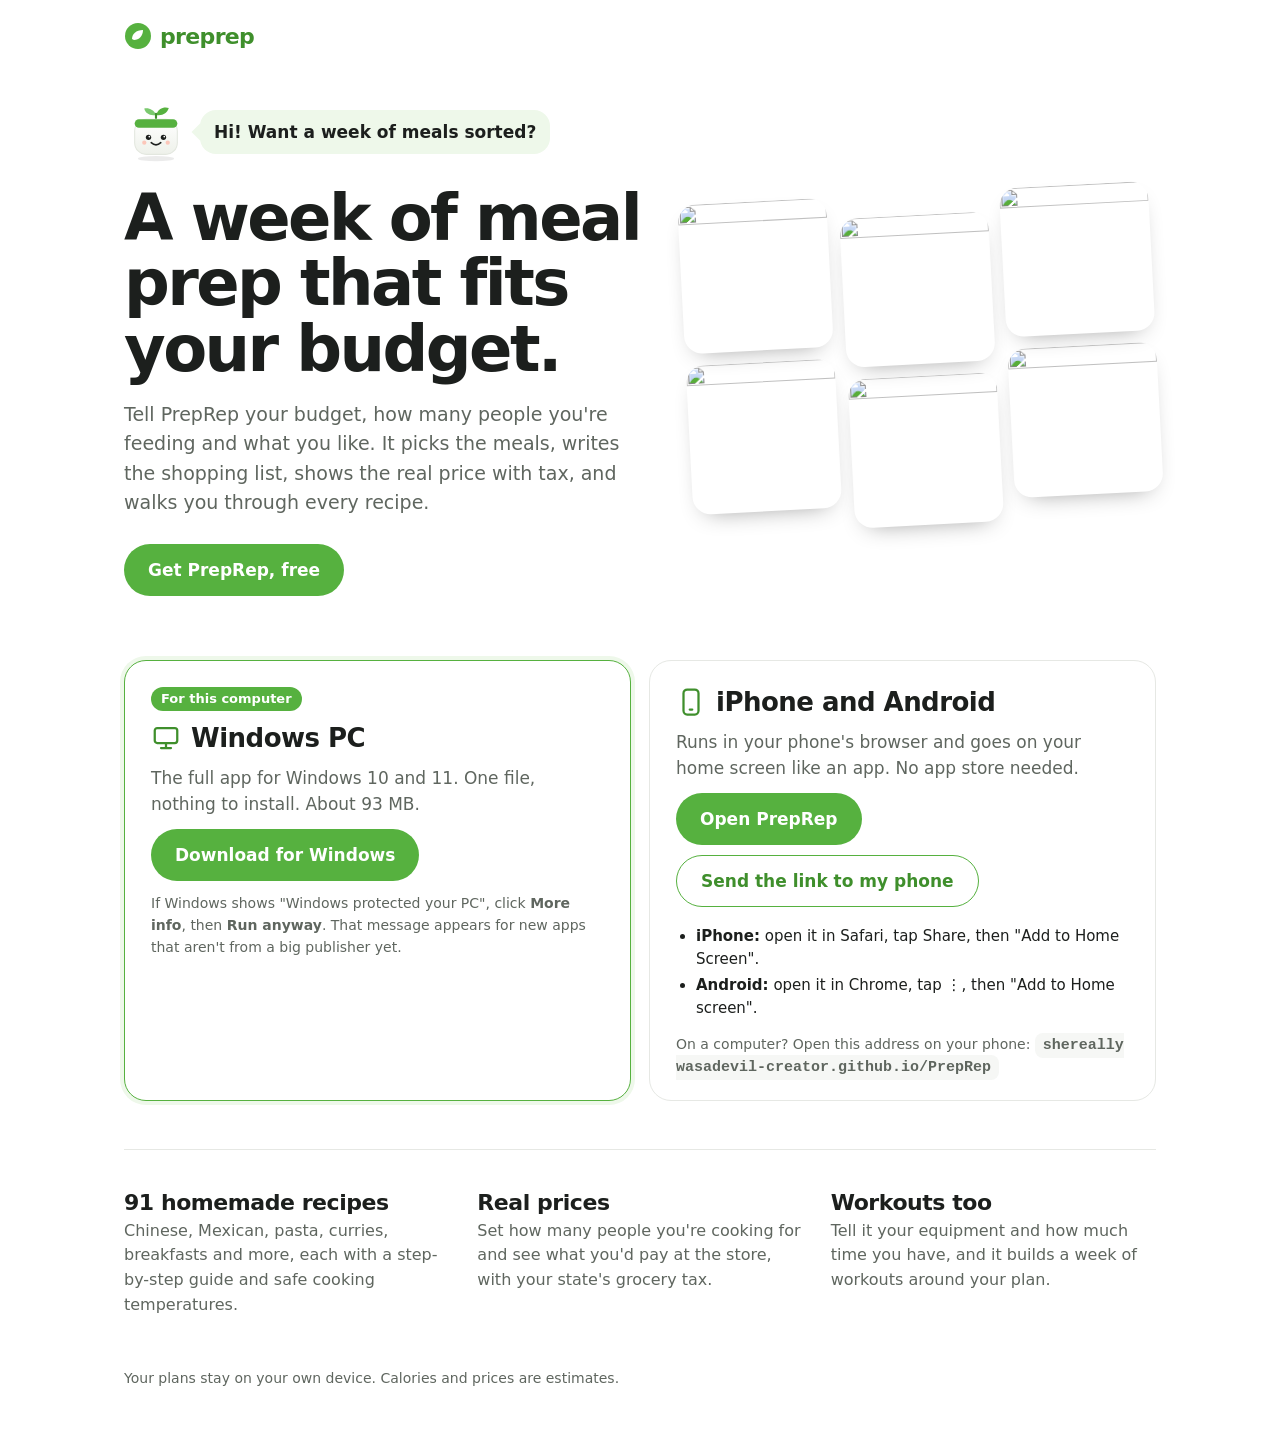
==== tools/web_download/index.html @ 98349b6a "Download page with the PC and phone links (/download/) Co-Authored-By: Claude Opus 5.5 <noreply@anth" ====
<!DOCTYPE html>
<html lang="en">
<head>
<meta charset="utf-8">
<meta name="viewport" content="width=device-width, initial-scale=1">
<title>Get PrepRep: meal prep that fits your budget</title>
<meta name="description" content="PrepRep plans a week of healthy meal prep that fits your grocery budget, with a shopping list and workouts. Free for Windows and phones.">
<meta name="theme-color" content="#56b13f">
<link rel="icon" href="../icons/icon-192.png">
<style>
  :root{--green:#56b13f;--green-dark:#3f8f2c;--green-soft:#eef8ea;--ink:#1c1f1d;--dim:#5f665f;--line:#e6e8e4;
    --head:"Segoe UI Variable Display","Segoe UI",system-ui,-apple-system,sans-serif;--font:"Segoe UI Variable Text","Segoe UI",system-ui,-apple-system,sans-serif}
  *{box-sizing:border-box}
  [hidden]{display:none!important}
  body{margin:0;background:#fff;color:var(--ink);font:17px/1.55 var(--font)}
  a{color:inherit}
  .wrap{max-width:1080px;margin:0 auto;padding:0 24px}
  .top{display:flex;align-items:center;gap:10px;padding:22px 0}
  .logo{display:flex;align-items:center;gap:8px;font:700 22px var(--head);letter-spacing:-.03em;color:var(--green-dark);text-decoration:none}
  .logo svg{width:28px;height:28px}.logo circle{fill:var(--green)}

  /* Hero: the food is the point, so real PrepRep dishes fill the right side */
  .hero{display:grid;grid-template-columns:1.05fr .95fr;gap:40px;align-items:center;padding:28px 0 56px}
  h1{font:800 clamp(38px,5.4vw,64px)/1.02 var(--head);letter-spacing:-.04em;margin:0 0 18px}
  .lede{font-size:19px;color:var(--dim);max-width:30em;margin:0 0 26px}
  .buddy{display:flex;align-items:center;gap:12px;margin-bottom:22px}
  .buddy-face{width:64px;height:64px;flex:none;animation:bob 3s ease-in-out infinite}
  .buddy-face svg{width:100%;height:100%}
  .say{background:var(--green-soft);border-radius:16px;padding:9px 14px;font-weight:600;position:relative}
  .say::before{content:"";position:absolute;left:-6px;top:50%;width:12px;height:12px;background:var(--green-soft);transform:translateY(-50%) rotate(45deg)}
  @keyframes bob{50%{transform:translateY(-5px)}}
  .plates{display:grid;grid-template-columns:repeat(3,1fr);gap:12px;transform:rotate(-3deg)}
  .plates img{width:100%;aspect-ratio:1/1;object-fit:cover;border-radius:18px;display:block;box-shadow:0 10px 24px -14px rgba(0,0,0,.45)}
  .plates img:nth-child(3n+2){transform:translateY(22px)}

  /* The two ways to get it */
  .get{display:grid;grid-template-columns:1fr 1fr;gap:18px;padding:8px 0 48px}
  .card{border:1.5px solid var(--line);border-radius:22px;padding:26px 26px 22px;display:flex;flex-direction:column;gap:12px;background:#fff}
  .card.mine{border-color:var(--green);box-shadow:0 0 0 4px var(--green-soft)}
  .card h2{font:800 26px var(--head);letter-spacing:-.02em;margin:0;display:flex;align-items:center;gap:10px}
  .card h2 svg{width:30px;height:30px;stroke:var(--green-dark);fill:none;stroke-width:1.8;stroke-linecap:round;stroke-linejoin:round}
  .card p{margin:0;color:var(--dim)}
  .tag{align-self:flex-start;background:var(--green);color:#fff;border-radius:999px;padding:2px 10px;font-size:13px;font-weight:700}
  .btn{display:inline-flex;align-items:center;justify-content:center;gap:8px;min-height:52px;padding:0 24px;border-radius:999px;background:var(--green);color:#fff;
       font:700 17px var(--font);text-decoration:none;border:0;cursor:pointer;transition:background .12s,transform .12s;align-self:flex-start}
  .btn:hover{background:var(--green-dark)}
  .btn:active{transform:translateY(1px)}
  .btn.line{background:#fff;color:var(--green-dark);border:1.5px solid var(--green)}
  .btn.line:hover{background:var(--green-soft)}
  .row{display:flex;gap:10px;flex-wrap:wrap;align-items:center}
  .fine{font-size:14px;color:var(--dim)}
  .steps{margin:4px 0 0;padding-left:20px;color:var(--ink);font-size:15px}
  .steps li{margin:2px 0}
  .addr{font:600 15px ui-monospace,Consolas,monospace;background:#f6f7f5;border-radius:8px;padding:4px 8px;word-break:break-all}
  :focus-visible{outline:3px solid var(--green-dark);outline-offset:3px}

  /* What's inside */
  .inside{border-top:1px solid var(--line);padding:40px 0 30px;display:grid;grid-template-columns:repeat(3,1fr);gap:28px}
  .inside b{display:block;font:800 22px var(--head);letter-spacing:-.02em;margin-bottom:4px}
  .inside p{margin:0;color:var(--dim);font-size:16px}
  footer{padding:20px 0 40px;color:var(--dim);font-size:14px}

  @media (max-width:820px){
    .hero{grid-template-columns:1fr;gap:28px;padding-bottom:36px}
    .plates{order:-1;grid-template-columns:repeat(3,1fr);transform:none}
    .plates img:nth-child(3n+2){transform:none}
    .get{grid-template-columns:1fr}
    .inside{grid-template-columns:1fr;gap:18px}
  }
  @media (prefers-reduced-motion:reduce){.buddy-face{animation:none}.btn{transition:none}}
</style>
</head>
<body>
<div class="wrap">
  <header class="top">
    <a class="logo" href="../"><svg viewBox="0 0 28 28" aria-hidden="true"><circle cx="14" cy="14" r="13"/><path d="M8 17c0-5 4-9 11-9 0 6-4 10-9 10" fill="#fff"/></svg>preprep</a>
  </header>

  <section class="hero">
    <div>
      <div class="buddy"><div class="buddy-face" aria-hidden="true"><svg viewBox="0 0 120 120" aria-hidden="true"><defs><linearGradient id="mb" x1="0" y1="0" x2="0" y2="1"><stop offset="0" stop-color="#ffffff"/><stop offset="1" stop-color="#eef1ea"/></linearGradient></defs>
    <ellipse cx="60" cy="110" rx="34" ry="5" fill="#000" opacity=".08"/>
    <path d="M60 28c-4-10-14-14-22-12 2 9 10 14 22 12z" fill="#7bc96f"/><path d="M60 28c4-12 15-16 24-13-3 10-12 15-24 13z" fill="#56b13f"/><rect x="58" y="24" width="4" height="12" rx="2" fill="#3f8f2c"/>
    <rect x="20" y="36" width="80" height="66" rx="22" fill="url(#mb)" stroke="#e3e7df" stroke-width="2"/>
    <rect x="20" y="36" width="80" height="16" rx="8" fill="#56b13f"/>
    <circle cx="46" cy="70" r="5" fill="#1c1f1d"/><circle cx="74" cy="70" r="5" fill="#1c1f1d"/><circle cx="47.5" cy="68.5" r="1.6" fill="#fff"/><circle cx="75.5" cy="68.5" r="1.6" fill="#fff"/>
    <path d="M51 80q9 8 18 0" fill="none" stroke="#1c1f1d" stroke-width="3" stroke-linecap="round"/>
    <circle cx="38" cy="80" r="4" fill="#ffb4a2" opacity=".7"/><circle cx="82" cy="80" r="4" fill="#ffb4a2" opacity=".7"/></svg></div><div class="say">Hi! Want a week of meals sorted?</div></div>
      <h1>A week of meal prep that fits your budget.</h1>
      <p class="lede">Tell PrepRep your budget, how many people you're feeding and what you like. It picks the meals, writes the shopping list, shows the real price with tax, and walks you through every recipe.</p>
      <div class="row">
        <a class="btn" href="#get">Get PrepRep, free</a>
      </div>
    </div>
    <div class="plates" aria-hidden="true">
      <img src="../photos/turkey_meatballs_spaghetti.jpg" alt="">
      <img src="../photos/chicken_burrito_bowls.jpg" alt="">
      <img src="../photos/beef_broccoli.jpg" alt="">
      <img src="../photos/breakfast_burritos.jpg" alt="">
      <img src="../photos/chicken_tikka_curry.jpg" alt="">
      <img src="../photos/shakshuka.jpg" alt="">
    </div>
  </section>

  <section class="get" id="get" aria-label="Download PrepRep">
    <article class="card" id="pc">
      <span class="tag" hidden>For this computer</span>
      <h2><svg viewBox="0 0 24 24" aria-hidden="true"><rect x="3" y="4" width="18" height="12" rx="2"/><path d="M8 20h8M12 16v4"/></svg>Windows PC</h2>
      <p>The full app for Windows 10 and 11. One file, nothing to install. About 93 MB.</p>
      <a class="btn" href="https://github.com/shereallywasadevil-creator/PrepRep/releases/latest/download/PrepRep.exe">Download for Windows</a>
      <p class="fine">If Windows shows "Windows protected your PC", click <b>More info</b>, then <b>Run anyway</b>. That message appears for new apps that aren't from a big publisher yet.</p>
    </article>

    <article class="card" id="phone">
      <span class="tag" hidden>For this phone</span>
      <h2><svg viewBox="0 0 24 24" aria-hidden="true"><rect x="6" y="2" width="12" height="20" rx="3"/><path d="M11 18h2"/></svg>iPhone and Android</h2>
      <p>Runs in your phone's browser and goes on your home screen like an app. No app store needed.</p>
      <div class="row">
        <a class="btn" href="../">Open PrepRep</a>
        <button class="btn line" id="share" type="button" hidden>Send the link to my phone</button>
      </div>
      <ul class="steps">
        <li><b>iPhone:</b> open it in Safari, tap Share, then "Add to Home Screen".</li>
        <li><b>Android:</b> open it in Chrome, tap ⋮, then "Add to Home screen".</li>
      </ul>
      <p class="fine" id="onpc">On a computer? Open this address on your phone: <span class="addr">shereallywasadevil-creator.github.io/PrepRep</span></p>
    </article>
  </section>

  <section class="inside" aria-label="What's inside">
    <div><b>91 homemade recipes</b><p>Chinese, Mexican, pasta, curries, breakfasts and more, each with a step-by-step guide and safe cooking temperatures.</p></div>
    <div><b>Real prices</b><p>Set how many people you're cooking for and see what you'd pay at the store, with your state's grocery tax.</p></div>
    <div><b>Workouts too</b><p>Tell it your equipment and how much time you have, and it builds a week of workouts around your plan.</p></div>
  </section>

  <footer>Your plans stay on your own device. Calories and prices are estimates.</footer>
</div>
<script>
  "use strict";
  // Put the visitor's own device first and mark it, so they see their button without scrolling.
  const phone = /Android|iPhone|iPad|iPod/i.test(navigator.userAgent);
  const mine = document.getElementById(phone ? "phone" : "pc");
  mine.classList.add("mine");
  mine.querySelector(".tag").hidden = false;
  if (phone) { document.getElementById("get").prepend(mine); document.getElementById("onpc").hidden = true; }
  // On a computer that can share (or always offer a copy), send the phone link.
  const url = "https://shereallywasadevil-creator.github.io/PrepRep/";
  const share = document.getElementById("share");
  if (!phone) {
    share.hidden = false;
    share.addEventListener("click", async () => {
      try {
        if (navigator.share) await navigator.share({title: "PrepRep", url});
        else { await navigator.clipboard.writeText(url); share.textContent = "Link copied"; }
      } catch (e) { /* the person closed the share sheet */ }
    });
  }
</script>
</body>
</html>
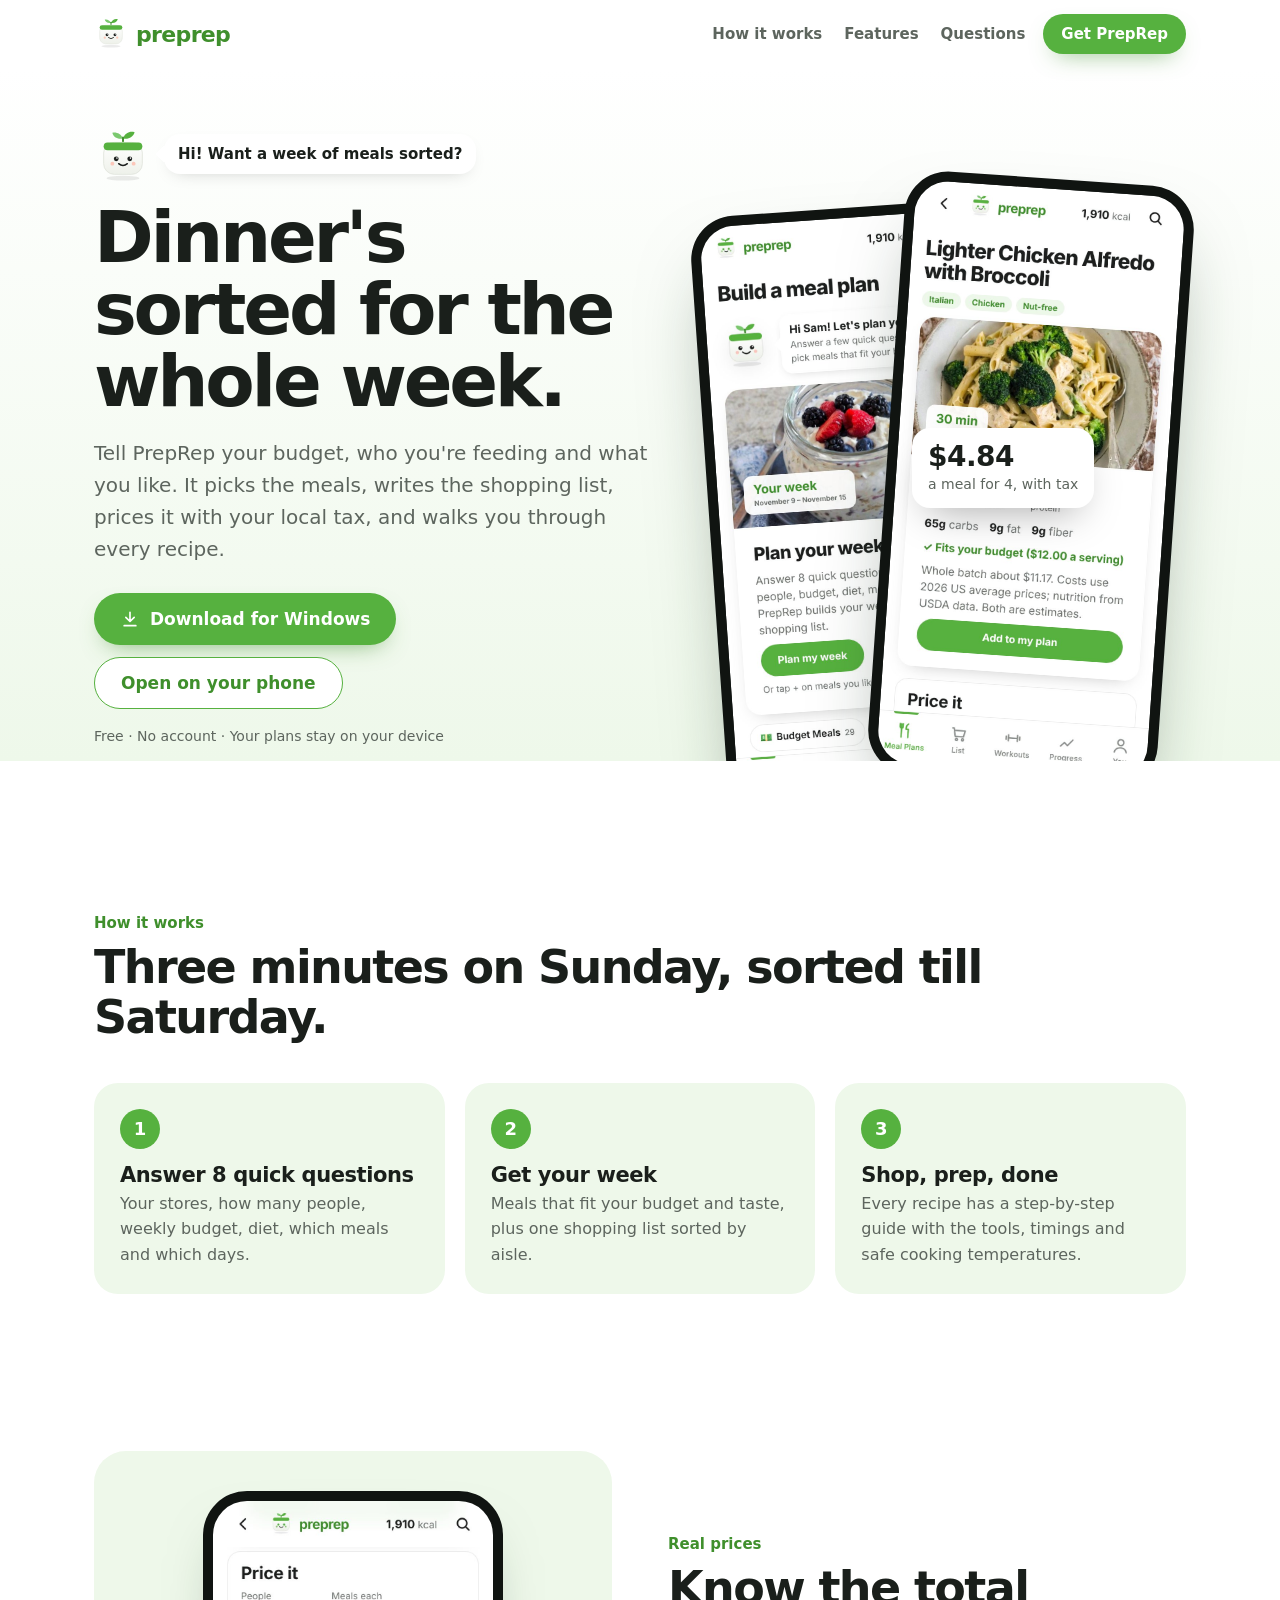
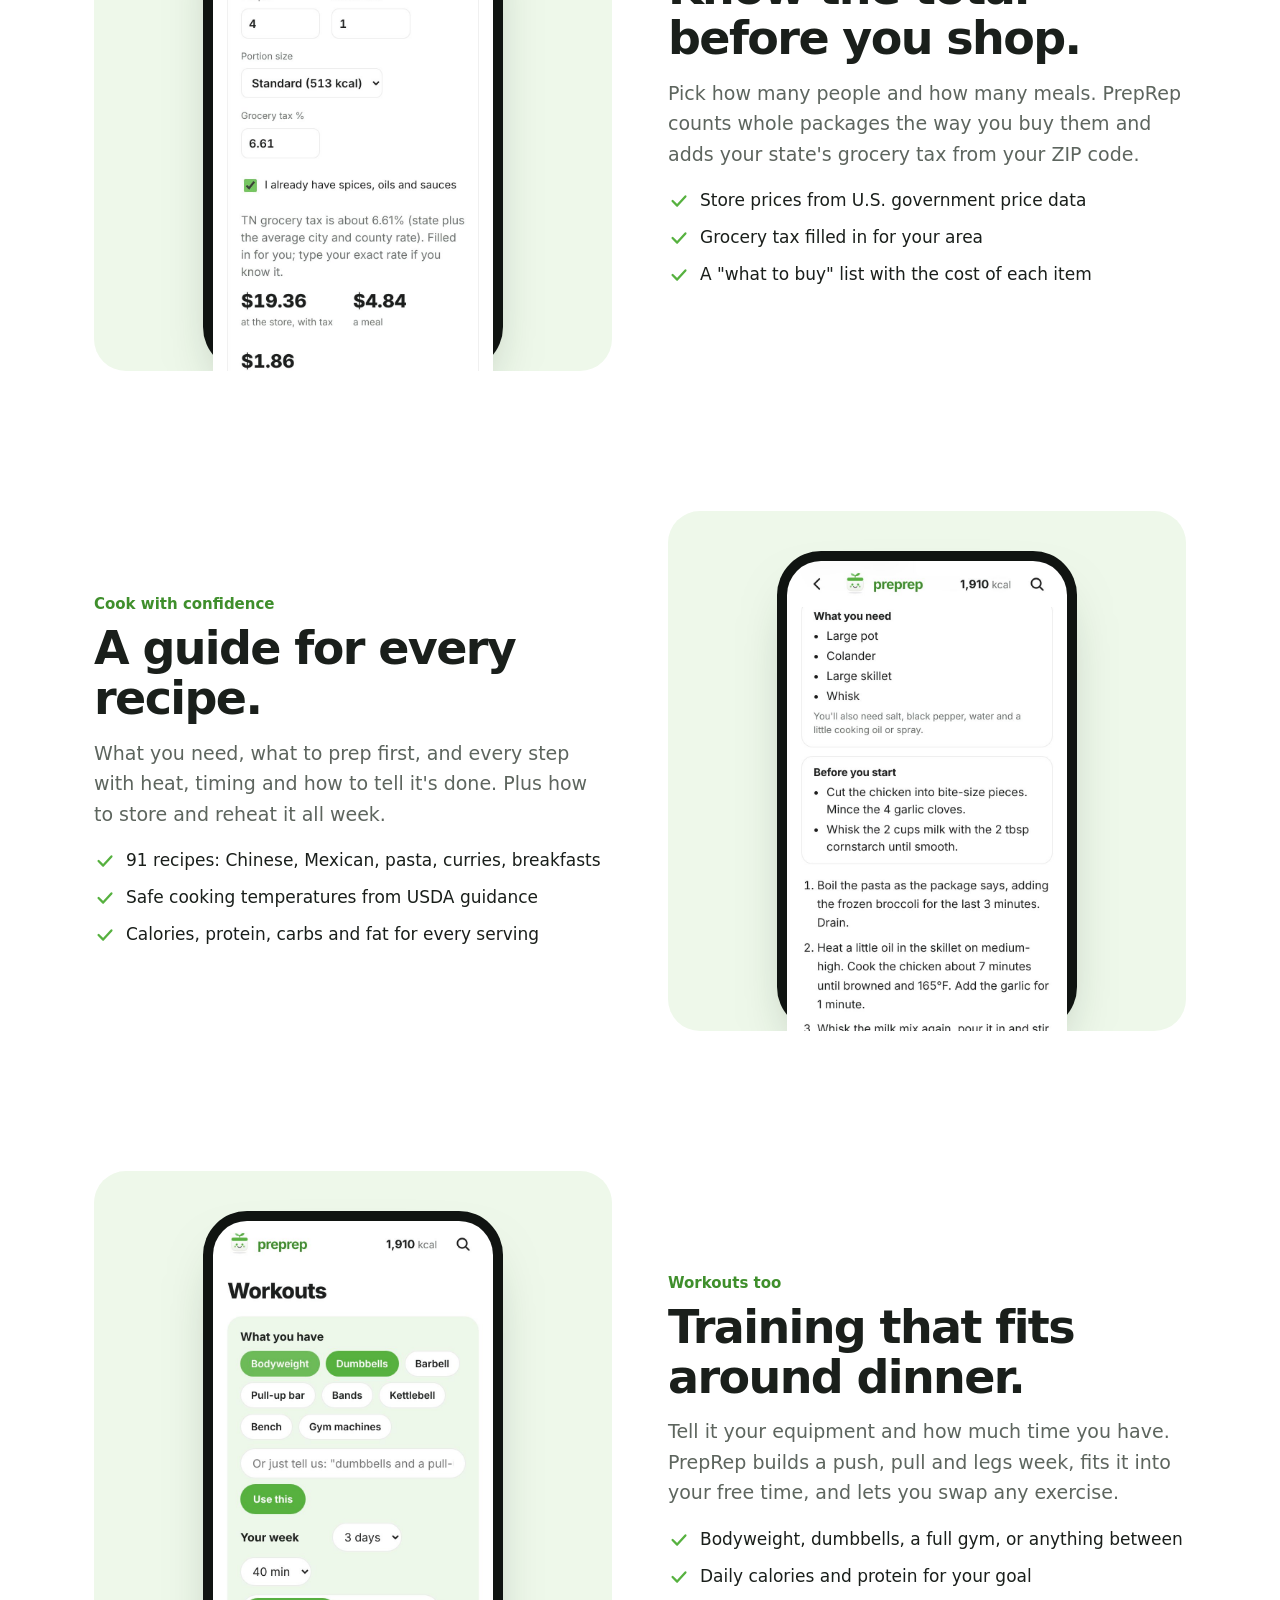
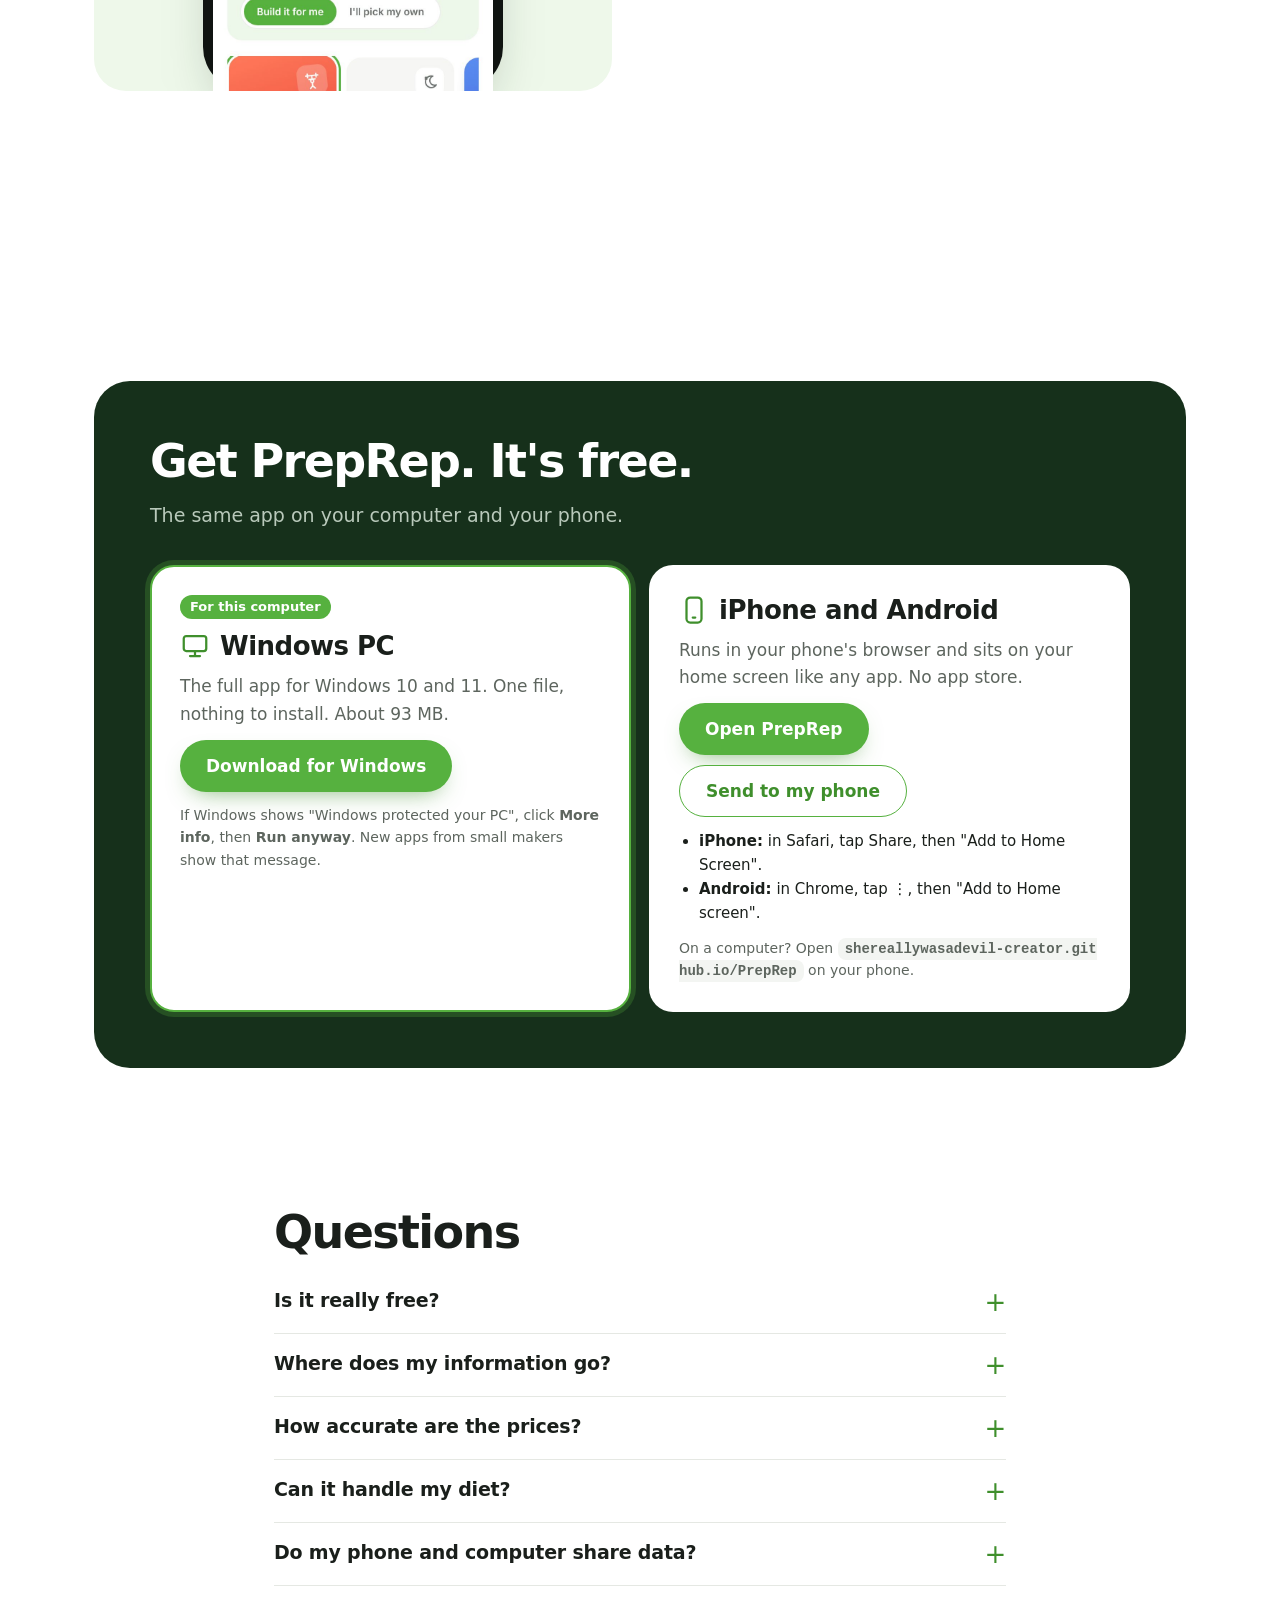
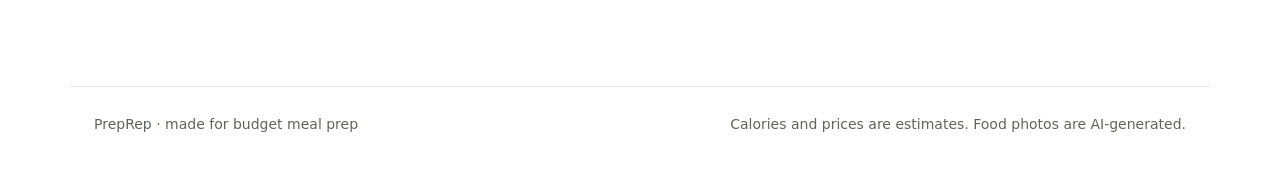
==== commit 341ae9ff: "Website revamp: real app screens in phone frames, how it works, feature sections, food ribbon, devic" ====
--- a/tools/web_download/index.html
+++ b/tools/web_download/index.html
@@ -3,82 +3,168 @@
 <head>
 <meta charset="utf-8">
 <meta name="viewport" content="width=device-width, initial-scale=1">
-<title>Get PrepRep: meal prep that fits your budget</title>
-<meta name="description" content="PrepRep plans a week of healthy meal prep that fits your grocery budget, with a shopping list and workouts. Free for Windows and phones.">
+<title>PrepRep: a week of meal prep that fits your budget</title>
+<meta name="description" content="PrepRep picks a week of healthy meal prep that fits your grocery budget, writes the shopping list, prices it with your local tax, and walks you through every recipe. Free for Windows, iPhone and Android.">
 <meta name="theme-color" content="#56b13f">
+<meta property="og:title" content="PrepRep: a week of meal prep that fits your budget">
+<meta property="og:description" content="Meals, shopping list, real prices and workouts. Free for Windows and phones.">
+<meta property="og:image" content="https://shereallywasadevil-creator.github.io/PrepRep/photos/chicken_burrito_bowls.jpg">
 <link rel="icon" href="../icons/icon-192.png">
+<link rel="apple-touch-icon" href="../icons/icon-192.png">
 <style>
-  :root{--green:#56b13f;--green-dark:#3f8f2c;--green-soft:#eef8ea;--ink:#1c1f1d;--dim:#5f665f;--line:#e6e8e4;
-    --head:"Segoe UI Variable Display","Segoe UI",system-ui,-apple-system,sans-serif;--font:"Segoe UI Variable Text","Segoe UI",system-ui,-apple-system,sans-serif}
+  :root{--green:#56b13f;--green-dark:#3f8f2c;--pine:#16301b;--sage:#eef8ea;--ink:#1a1f1b;--dim:#5d655e;--line:#e5e8e3;--tomato:#ff7a59;
+    --head:"Segoe UI Variable Display","Segoe UI",system-ui,-apple-system,"Helvetica Neue",sans-serif;
+    --font:"Segoe UI Variable Text","Segoe UI",system-ui,-apple-system,"Helvetica Neue",sans-serif;--ease:cubic-bezier(.22,1,.36,1)}
   *{box-sizing:border-box}
   [hidden]{display:none!important}
-  body{margin:0;background:#fff;color:var(--ink);font:17px/1.55 var(--font)}
+  html{scroll-behavior:smooth}
+  body{margin:0;background:#fff;color:var(--ink);font:17px/1.6 var(--font);-webkit-font-smoothing:antialiased}
   a{color:inherit}
-  .wrap{max-width:1080px;margin:0 auto;padding:0 24px}
-  .top{display:flex;align-items:center;gap:10px;padding:22px 0}
-  .logo{display:flex;align-items:center;gap:8px;font:700 22px var(--head);letter-spacing:-.03em;color:var(--green-dark);text-decoration:none}
-  .logo svg{width:28px;height:28px}.logo circle{fill:var(--green)}
-
-  /* Hero: the food is the point, so real PrepRep dishes fill the right side */
-  .hero{display:grid;grid-template-columns:1.05fr .95fr;gap:40px;align-items:center;padding:28px 0 56px}
-  h1{font:800 clamp(38px,5.4vw,64px)/1.02 var(--head);letter-spacing:-.04em;margin:0 0 18px}
-  .lede{font-size:19px;color:var(--dim);max-width:30em;margin:0 0 26px}
-  .buddy{display:flex;align-items:center;gap:12px;margin-bottom:22px}
-  .buddy-face{width:64px;height:64px;flex:none;animation:bob 3s ease-in-out infinite}
-  .buddy-face svg{width:100%;height:100%}
-  .say{background:var(--green-soft);border-radius:16px;padding:9px 14px;font-weight:600;position:relative}
-  .say::before{content:"";position:absolute;left:-6px;top:50%;width:12px;height:12px;background:var(--green-soft);transform:translateY(-50%) rotate(45deg)}
+  img{display:block;max-width:100%}
+  .wrap{max-width:1140px;margin:0 auto;padding-left:24px;padding-right:24px}
+  :focus-visible{outline:3px solid var(--green-dark);outline-offset:3px;border-radius:6px}
+
+  /* top bar */
+  .top{position:sticky;top:0;z-index:20;background:rgba(255,255,255,.88);backdrop-filter:saturate(1.4) blur(10px);border-bottom:1px solid transparent;transition:border-color .2s}
+  .top.scrolled{border-color:var(--line)}
+  .top .wrap{display:flex;align-items:center;gap:18px;height:68px}
+  .logo{display:flex;align-items:center;gap:8px;font:800 22px var(--head);letter-spacing:-.03em;color:var(--green-dark);text-decoration:none}
+  .logo .face{width:34px;height:34px;margin-top:-4px}.logo svg{width:100%;height:100%}
+  .nav{display:flex;gap:22px;margin-left:auto;font-size:15px;font-weight:600}
+  .nav a{text-decoration:none;color:var(--dim);transition:color .15s}.nav a:hover{color:var(--ink)}
+  .btn{white-space:nowrap;display:inline-flex;align-items:center;justify-content:center;gap:10px;min-height:52px;padding:0 26px;border-radius:999px;background:var(--green);color:#fff;
+       font:700 17px var(--font);text-decoration:none;border:0;cursor:pointer;transition:background .15s,transform .12s,box-shadow .2s;box-shadow:0 10px 24px -12px rgba(63,143,44,.7)}
+  .btn:hover{background:var(--green-dark)}
+  .btn:active{transform:translateY(1px)}
+  .btn svg{width:20px;height:20px;fill:none;stroke:currentColor;stroke-width:2;stroke-linecap:round;stroke-linejoin:round}
+  .btn.line{background:#fff;color:var(--green-dark);border:1.5px solid var(--green);box-shadow:none}
+  .btn.line:hover{background:var(--sage)}
+  .btn.small{min-height:40px;padding:0 18px;font-size:15px}
+
+  /* hero */
+  .hero{position:relative;overflow:hidden;background:linear-gradient(180deg,#fff 0%,var(--sage) 100%)}
+  .hero .wrap{display:grid;grid-template-columns:1.05fr .95fr;gap:24px;align-items:center;padding-top:56px;padding-bottom:0}
+  #how{padding-top:150px}
+  .hello{display:flex;align-items:center;gap:12px;margin-bottom:18px}
+  .hello .face{width:58px;height:58px;animation:bob 3.2s ease-in-out infinite}
+  .hello .face svg{width:100%;height:100%}
+  .say{background:#fff;border-radius:16px;padding:8px 14px;font-weight:600;font-size:15px;position:relative;box-shadow:0 6px 18px -10px rgba(0,0,0,.25)}
+  .say::before{content:"";position:absolute;left:-6px;top:50%;width:12px;height:12px;background:#fff;transform:translateY(-50%) rotate(45deg)}
   @keyframes bob{50%{transform:translateY(-5px)}}
-  .plates{display:grid;grid-template-columns:repeat(3,1fr);gap:12px;transform:rotate(-3deg)}
-  .plates img{width:100%;aspect-ratio:1/1;object-fit:cover;border-radius:18px;display:block;box-shadow:0 10px 24px -14px rgba(0,0,0,.45)}
-  .plates img:nth-child(3n+2){transform:translateY(22px)}
-
-  /* The two ways to get it */
-  .get{display:grid;grid-template-columns:1fr 1fr;gap:18px;padding:8px 0 48px}
-  .card{border:1.5px solid var(--line);border-radius:22px;padding:26px 26px 22px;display:flex;flex-direction:column;gap:12px;background:#fff}
-  .card.mine{border-color:var(--green);box-shadow:0 0 0 4px var(--green-soft)}
-  .card h2{font:800 26px var(--head);letter-spacing:-.02em;margin:0;display:flex;align-items:center;gap:10px}
-  .card h2 svg{width:30px;height:30px;stroke:var(--green-dark);fill:none;stroke-width:1.8;stroke-linecap:round;stroke-linejoin:round}
+  h1{font:850 clamp(42px,6vw,72px)/1 var(--head);letter-spacing:-.045em;margin:0 0 20px}
+  .lede{font-size:20px;color:var(--dim);max-width:31em;margin:0 0 28px}
+  .ctas{display:flex;gap:12px;flex-wrap:wrap;align-items:center}
+  .meta{margin-top:16px;font-size:14px;color:var(--dim)}
+  .phones{position:relative;height:620px;margin-bottom:-90px}
+  .phone{position:absolute;width:290px;border-radius:44px;padding:10px;background:#101411;box-shadow:0 40px 80px -30px rgba(22,48,27,.55)}
+  .phone img{border-radius:34px;width:100%;height:auto}
+  .phone.a{left:6%;top:30px;transform:rotate(-4deg)}
+  .phone.b{right:2%;top:0;transform:rotate(4deg)}
+  .sticker{position:absolute;z-index:3;left:46%;top:250px;background:#fff;border-radius:18px;padding:12px 16px;box-shadow:0 18px 40px -16px rgba(0,0,0,.35);font-size:14px;color:var(--dim)}
+  .sticker b{display:block;font:800 28px var(--head);color:var(--ink);letter-spacing:-.02em}
+
+  /* sections */
+  section{padding:110px 0 30px}
+  .kicker{color:var(--green-dark);font-weight:700;font-size:15px;margin:0 0 8px}
+  h2{font:800 clamp(32px,4vw,46px)/1.08 var(--head);letter-spacing:-.035em;margin:0 0 14px}
+  .sub{color:var(--dim);font-size:19px;max-width:36em;margin:0}
+
+  /* how it works: a real sequence, so it's numbered */
+  .how{display:grid;grid-template-columns:repeat(3,1fr);gap:20px;margin-top:40px;counter-reset:s}
+  .how li{list-style:none;background:var(--sage);border-radius:24px;padding:26px;counter-increment:s}
+  .how li::before{content:counter(s);display:grid;place-items:center;width:40px;height:40px;border-radius:50%;background:var(--green);color:#fff;font:800 18px var(--head);margin-bottom:14px}
+  .how b{display:block;font:750 21px var(--head);letter-spacing:-.02em;margin-bottom:4px}
+  .how p{margin:0;color:var(--dim);font-size:16px}
+  .how{padding:0;margin-left:0}
+
+  /* features: picture + words, alternating */
+  .feat{display:grid;grid-template-columns:1fr 1fr;gap:56px;align-items:center;padding:70px 0}
+  .feat.flip .shot{order:2}
+  .shot{display:flex;justify-content:center;background:var(--sage);border-radius:32px;padding:40px 20px 0;overflow:hidden;height:520px}
+  .shot .phone{position:relative;width:300px;transform:none;box-shadow:0 30px 60px -30px rgba(22,48,27,.5)}
+  .feat ul{padding:0;margin:18px 0 0;list-style:none;display:grid;gap:10px}
+  .feat li{display:flex;gap:10px;align-items:flex-start;font-size:17px}
+  .feat li svg{flex:none;width:22px;height:22px;margin-top:3px;fill:none;stroke:var(--green);stroke-width:2.5;stroke-linecap:round;stroke-linejoin:round}
+
+  /* food ribbon */
+  .ribbon{display:flex;gap:14px;overflow-x:auto;padding:30px 24px 10px;scroll-snap-type:x mandatory;scrollbar-width:none}
+  .ribbon::-webkit-scrollbar{display:none}
+  .ribbon figure{margin:0;flex:none;width:220px;scroll-snap-align:start}
+  .ribbon img{width:220px;height:220px;object-fit:cover;border-radius:20px;transition:transform .3s var(--ease)}
+  .ribbon figure:hover img{transform:translateY(-4px)}
+  .ribbon figcaption{font-weight:600;font-size:15px;margin-top:8px}
+
+  /* get it */
+  .get{background:var(--pine);color:#fff;border-radius:36px;padding:56px;margin-top:40px}
+  .get h2{color:#fff}
+  .get .sub{color:#b9c9bb}
+  .cards{display:grid;grid-template-columns:1fr 1fr;gap:18px;margin-top:34px}
+  .card{background:#fff;color:var(--ink);border-radius:24px;padding:28px;display:flex;flex-direction:column;gap:12px;border:2px solid transparent}
+  .card.mine{border-color:var(--green);box-shadow:0 0 0 5px rgba(86,177,63,.25)}
+  .card h3{font:800 26px var(--head);letter-spacing:-.02em;margin:0;display:flex;align-items:center;gap:10px}
+  .card h3 svg{width:30px;height:30px;stroke:var(--green-dark);fill:none;stroke-width:1.8;stroke-linecap:round;stroke-linejoin:round}
   .card p{margin:0;color:var(--dim)}
   .tag{align-self:flex-start;background:var(--green);color:#fff;border-radius:999px;padding:2px 10px;font-size:13px;font-weight:700}
-  .btn{display:inline-flex;align-items:center;justify-content:center;gap:8px;min-height:52px;padding:0 24px;border-radius:999px;background:var(--green);color:#fff;
-       font:700 17px var(--font);text-decoration:none;border:0;cursor:pointer;transition:background .12s,transform .12s;align-self:flex-start}
-  .btn:hover{background:var(--green-dark)}
-  .btn:active{transform:translateY(1px)}
-  .btn.line{background:#fff;color:var(--green-dark);border:1.5px solid var(--green)}
-  .btn.line:hover{background:var(--green-soft)}
-  .row{display:flex;gap:10px;flex-wrap:wrap;align-items:center}
   .fine{font-size:14px;color:var(--dim)}
-  .steps{margin:4px 0 0;padding-left:20px;color:var(--ink);font-size:15px}
-  .steps li{margin:2px 0}
-  .addr{font:600 15px ui-monospace,Consolas,monospace;background:#f6f7f5;border-radius:8px;padding:4px 8px;word-break:break-all}
-  :focus-visible{outline:3px solid var(--green-dark);outline-offset:3px}
-
-  /* What's inside */
-  .inside{border-top:1px solid var(--line);padding:40px 0 30px;display:grid;grid-template-columns:repeat(3,1fr);gap:28px}
-  .inside b{display:block;font:800 22px var(--head);letter-spacing:-.02em;margin-bottom:4px}
-  .inside p{margin:0;color:var(--dim);font-size:16px}
-  footer{padding:20px 0 40px;color:var(--dim);font-size:14px}
-
-  @media (max-width:820px){
-    .hero{grid-template-columns:1fr;gap:28px;padding-bottom:36px}
-    .plates{order:-1;grid-template-columns:repeat(3,1fr);transform:none}
-    .plates img:nth-child(3n+2){transform:none}
-    .get{grid-template-columns:1fr}
-    .inside{grid-template-columns:1fr;gap:18px}
+  .steps{margin:0;padding-left:20px;font-size:15px}
+  .addr{font:600 14px ui-monospace,Consolas,monospace;background:#f3f5f2;border-radius:8px;padding:3px 7px;word-break:break-all}
+
+  /* FAQ */
+  .faq{max-width:780px}
+  details{border-bottom:1px solid var(--line);padding:18px 0}
+  summary{cursor:pointer;font:700 19px var(--head);letter-spacing:-.01em;list-style:none;display:flex;justify-content:space-between;gap:16px}
+  summary::-webkit-details-marker{display:none}
+  summary::after{content:"+";font-weight:400;font-size:26px;line-height:1;color:var(--green-dark);transition:transform .2s var(--ease)}
+  details[open] summary::after{transform:rotate(45deg)}
+  details p{margin:10px 0 0;color:var(--dim)}
+
+  footer{padding:70px 0 50px;color:var(--dim);font-size:14px}
+  footer .wrap{display:flex;justify-content:space-between;gap:20px;flex-wrap:wrap;border-top:1px solid var(--line);padding-top:26px}
+
+  /* reveal on scroll, once */
+  .reveal{opacity:0;transform:translateY(18px);transition:opacity .7s var(--ease),transform .7s var(--ease)}
+  .reveal.in{opacity:1;transform:none}
+
+  @media (max-width:900px){
+    .nav{display:none}
+    .hero .wrap{grid-template-columns:1fr;padding-top:34px}
+    .phones{height:470px;margin-bottom:-60px}
+    .phone{width:220px;border-radius:34px;padding:8px}.phone img{border-radius:27px}
+    .phone.a{left:2%}.phone.b{right:2%}
+    .sticker{left:50%;transform:translateX(-50%);top:auto;bottom:90px}
+    section{padding-top:80px}
+    .how{grid-template-columns:1fr}
+    .feat,.feat.flip{grid-template-columns:1fr;gap:28px;padding:40px 0}
+    .feat.flip .shot{order:0}
+    .shot{height:440px}.shot .phone{width:250px}
+    .get{padding:30px 20px;border-radius:28px}
+    .cards{grid-template-columns:1fr}
+    #how{padding-top:110px}
+    .card .btn{align-self:stretch!important}
   }
-  @media (prefers-reduced-motion:reduce){.buddy-face{animation:none}.btn{transition:none}}
+  @media (prefers-reduced-motion:reduce){html{scroll-behavior:auto}.hello .face{animation:none}.reveal{opacity:1;transform:none;transition:none}.btn,.ribbon img{transition:none}}
 </style>
 </head>
 <body>
-<div class="wrap">
-  <header class="top">
-    <a class="logo" href="../"><svg viewBox="0 0 28 28" aria-hidden="true"><circle cx="14" cy="14" r="13"/><path d="M8 17c0-5 4-9 11-9 0 6-4 10-9 10" fill="#fff"/></svg>preprep</a>
-  </header>
-
-  <section class="hero">
+<header class="top" id="top">
+  <div class="wrap">
+    <a class="logo" href="#"><span class="face" aria-hidden="true"><svg viewBox="0 0 120 120" aria-hidden="true"><defs><linearGradient id="mb" x1="0" y1="0" x2="0" y2="1"><stop offset="0" stop-color="#ffffff"/><stop offset="1" stop-color="#eef1ea"/></linearGradient></defs>
+    <ellipse cx="60" cy="110" rx="34" ry="5" fill="#000" opacity=".08"/>
+    <path d="M60 28c-4-10-14-14-22-12 2 9 10 14 22 12z" fill="#7bc96f"/><path d="M60 28c4-12 15-16 24-13-3 10-12 15-24 13z" fill="#56b13f"/><rect x="58" y="24" width="4" height="12" rx="2" fill="#3f8f2c"/>
+    <rect x="20" y="36" width="80" height="66" rx="22" fill="url(#mb)" stroke="#e3e7df" stroke-width="2"/>
+    <rect x="20" y="36" width="80" height="16" rx="8" fill="#56b13f"/>
+    <circle cx="46" cy="70" r="5" fill="#1c1f1d"/><circle cx="74" cy="70" r="5" fill="#1c1f1d"/><circle cx="47.5" cy="68.5" r="1.6" fill="#fff"/><circle cx="75.5" cy="68.5" r="1.6" fill="#fff"/>
+    <path d="M51 80q9 8 18 0" fill="none" stroke="#1c1f1d" stroke-width="3" stroke-linecap="round"/>
+    <circle cx="38" cy="80" r="4" fill="#ffb4a2" opacity=".7"/><circle cx="82" cy="80" r="4" fill="#ffb4a2" opacity=".7"/></svg></span>preprep</a>
+    <nav class="nav" aria-label="Page"><a href="#how">How it works</a><a href="#features">Features</a><a href="#faq">Questions</a></nav>
+    <a class="btn small" href="#get">Get PrepRep</a>
+  </div>
+</header>
+
+<div class="hero">
+  <div class="wrap">
     <div>
-      <div class="buddy"><div class="buddy-face" aria-hidden="true"><svg viewBox="0 0 120 120" aria-hidden="true"><defs><linearGradient id="mb" x1="0" y1="0" x2="0" y2="1"><stop offset="0" stop-color="#ffffff"/><stop offset="1" stop-color="#eef1ea"/></linearGradient></defs>
+      <div class="hello"><div class="face" aria-hidden="true"><svg viewBox="0 0 120 120" aria-hidden="true"><defs><linearGradient id="mb" x1="0" y1="0" x2="0" y2="1"><stop offset="0" stop-color="#ffffff"/><stop offset="1" stop-color="#eef1ea"/></linearGradient></defs>
     <ellipse cx="60" cy="110" rx="34" ry="5" fill="#000" opacity=".08"/>
     <path d="M60 28c-4-10-14-14-22-12 2 9 10 14 22 12z" fill="#7bc96f"/><path d="M60 28c4-12 15-16 24-13-3 10-12 15-24 13z" fill="#56b13f"/><rect x="58" y="24" width="4" height="12" rx="2" fill="#3f8f2c"/>
     <rect x="20" y="36" width="80" height="66" rx="22" fill="url(#mb)" stroke="#e3e7df" stroke-width="2"/>
@@ -86,75 +172,159 @@
     <circle cx="46" cy="70" r="5" fill="#1c1f1d"/><circle cx="74" cy="70" r="5" fill="#1c1f1d"/><circle cx="47.5" cy="68.5" r="1.6" fill="#fff"/><circle cx="75.5" cy="68.5" r="1.6" fill="#fff"/>
     <path d="M51 80q9 8 18 0" fill="none" stroke="#1c1f1d" stroke-width="3" stroke-linecap="round"/>
     <circle cx="38" cy="80" r="4" fill="#ffb4a2" opacity=".7"/><circle cx="82" cy="80" r="4" fill="#ffb4a2" opacity=".7"/></svg></div><div class="say">Hi! Want a week of meals sorted?</div></div>
-      <h1>A week of meal prep that fits your budget.</h1>
-      <p class="lede">Tell PrepRep your budget, how many people you're feeding and what you like. It picks the meals, writes the shopping list, shows the real price with tax, and walks you through every recipe.</p>
-      <div class="row">
-        <a class="btn" href="#get">Get PrepRep, free</a>
-      </div>
-    </div>
-    <div class="plates" aria-hidden="true">
-      <img src="../photos/turkey_meatballs_spaghetti.jpg" alt="">
-      <img src="../photos/chicken_burrito_bowls.jpg" alt="">
-      <img src="../photos/beef_broccoli.jpg" alt="">
-      <img src="../photos/breakfast_burritos.jpg" alt="">
-      <img src="../photos/chicken_tikka_curry.jpg" alt="">
-      <img src="../photos/shakshuka.jpg" alt="">
-    </div>
+      <h1>Dinner's sorted for the whole week.</h1>
+      <p class="lede">Tell PrepRep your budget, who you're feeding and what you like. It picks the meals, writes the shopping list, prices it with your local tax, and walks you through every recipe.</p>
+      <div class="ctas">
+        <a class="btn" id="cta-main" href="https://github.com/shereallywasadevil-creator/PrepRep/releases/latest/download/PrepRep.exe"><svg viewBox="0 0 24 24" aria-hidden="true"><path d="M12 4v11M7 10l5 5 5-5M5 20h14"/></svg><span>Download for Windows</span></a>
+        <a class="btn line" id="cta-alt" href="../">Open on your phone</a>
+      </div>
+      <p class="meta">Free · No account · Your plans stay on your device</p>
+    </div>
+    <div class="phones" aria-hidden="true">
+      <div class="phone a"><img src="shots/home.jpg" alt="" width="390" height="844"></div>
+      <div class="phone b"><img src="shots/recipe.jpg" alt="" width="390" height="844"></div>
+      <div class="sticker"><b>$4.84</b>a meal for 4, with tax</div>
+    </div>
+  </div>
+</div>
+
+<main>
+  <section id="how" class="wrap">
+    <p class="kicker reveal">How it works</p>
+    <h2 class="reveal">Three minutes on Sunday, sorted till Saturday.</h2>
+    <ol class="how">
+      <li class="reveal"><b>Answer 8 quick questions</b><p>Your stores, how many people, weekly budget, diet, which meals and which days.</p></li>
+      <li class="reveal"><b>Get your week</b><p>Meals that fit your budget and taste, plus one shopping list sorted by aisle.</p></li>
+      <li class="reveal"><b>Shop, prep, done</b><p>Every recipe has a step-by-step guide with the tools, timings and safe cooking temperatures.</p></li>
+    </ol>
   </section>
 
-  <section class="get" id="get" aria-label="Download PrepRep">
-    <article class="card" id="pc">
-      <span class="tag" hidden>For this computer</span>
-      <h2><svg viewBox="0 0 24 24" aria-hidden="true"><rect x="3" y="4" width="18" height="12" rx="2"/><path d="M8 20h8M12 16v4"/></svg>Windows PC</h2>
-      <p>The full app for Windows 10 and 11. One file, nothing to install. About 93 MB.</p>
-      <a class="btn" href="https://github.com/shereallywasadevil-creator/PrepRep/releases/latest/download/PrepRep.exe">Download for Windows</a>
-      <p class="fine">If Windows shows "Windows protected your PC", click <b>More info</b>, then <b>Run anyway</b>. That message appears for new apps that aren't from a big publisher yet.</p>
-    </article>
-
-    <article class="card" id="phone">
-      <span class="tag" hidden>For this phone</span>
-      <h2><svg viewBox="0 0 24 24" aria-hidden="true"><rect x="6" y="2" width="12" height="20" rx="3"/><path d="M11 18h2"/></svg>iPhone and Android</h2>
-      <p>Runs in your phone's browser and goes on your home screen like an app. No app store needed.</p>
-      <div class="row">
-        <a class="btn" href="../">Open PrepRep</a>
-        <button class="btn line" id="share" type="button" hidden>Send the link to my phone</button>
-      </div>
-      <ul class="steps">
-        <li><b>iPhone:</b> open it in Safari, tap Share, then "Add to Home Screen".</li>
-        <li><b>Android:</b> open it in Chrome, tap ⋮, then "Add to Home screen".</li>
-      </ul>
-      <p class="fine" id="onpc">On a computer? Open this address on your phone: <span class="addr">shereallywasadevil-creator.github.io/PrepRep</span></p>
-    </article>
+  <section id="features" class="wrap" style="padding-top:40px">
+    <div class="feat">
+      <div class="shot reveal"><div class="phone"><img src="shots/price.jpg" alt="PrepRep's Price it screen: 4 people, Tennessee tax filled in, $19.36 at the store" loading="lazy" width="390" height="844"></div></div>
+      <div class="reveal">
+        <p class="kicker">Real prices</p>
+        <h2>Know the total before you shop.</h2>
+        <p class="sub">Pick how many people and how many meals. PrepRep counts whole packages the way you buy them and adds your state's grocery tax from your ZIP code.</p>
+        <ul>
+          <li><svg viewBox="0 0 24 24"><path d="M5 12l5 5 9-10"/></svg>Store prices from U.S. government price data</li>
+          <li><svg viewBox="0 0 24 24"><path d="M5 12l5 5 9-10"/></svg>Grocery tax filled in for your area</li>
+          <li><svg viewBox="0 0 24 24"><path d="M5 12l5 5 9-10"/></svg>A "what to buy" list with the cost of each item</li>
+        </ul>
+      </div>
+    </div>
+    <div class="feat flip">
+      <div class="shot reveal"><div class="phone"><img src="shots/guide.jpg" alt="A step-by-step recipe guide in PrepRep" loading="lazy" width="390" height="844"></div></div>
+      <div class="reveal">
+        <p class="kicker">Cook with confidence</p>
+        <h2>A guide for every recipe.</h2>
+        <p class="sub">What you need, what to prep first, and every step with heat, timing and how to tell it's done. Plus how to store and reheat it all week.</p>
+        <ul>
+          <li><svg viewBox="0 0 24 24"><path d="M5 12l5 5 9-10"/></svg>91 recipes: Chinese, Mexican, pasta, curries, breakfasts</li>
+          <li><svg viewBox="0 0 24 24"><path d="M5 12l5 5 9-10"/></svg>Safe cooking temperatures from USDA guidance</li>
+          <li><svg viewBox="0 0 24 24"><path d="M5 12l5 5 9-10"/></svg>Calories, protein, carbs and fat for every serving</li>
+        </ul>
+      </div>
+    </div>
+    <div class="feat">
+      <div class="shot reveal"><div class="phone"><img src="shots/workout.jpg" alt="PrepRep's Workouts screen with Push, Pull and Legs days" loading="lazy" width="390" height="844"></div></div>
+      <div class="reveal">
+        <p class="kicker">Workouts too</p>
+        <h2>Training that fits around dinner.</h2>
+        <p class="sub">Tell it your equipment and how much time you have. PrepRep builds a push, pull and legs week, fits it into your free time, and lets you swap any exercise.</p>
+        <ul>
+          <li><svg viewBox="0 0 24 24"><path d="M5 12l5 5 9-10"/></svg>Bodyweight, dumbbells, a full gym, or anything between</li>
+          <li><svg viewBox="0 0 24 24"><path d="M5 12l5 5 9-10"/></svg>Daily calories and protein for your goal</li>
+        </ul>
+      </div>
+    </div>
   </section>
 
-  <section class="inside" aria-label="What's inside">
-    <div><b>91 homemade recipes</b><p>Chinese, Mexican, pasta, curries, breakfasts and more, each with a step-by-step guide and safe cooking temperatures.</p></div>
-    <div><b>Real prices</b><p>Set how many people you're cooking for and see what you'd pay at the store, with your state's grocery tax.</p></div>
-    <div><b>Workouts too</b><p>Tell it your equipment and how much time you have, and it builds a week of workouts around your plan.</p></div>
+  <div aria-label="Some of the meals" class="ribbon" id="ribbon"></div>
+
+  <section id="get" class="wrap">
+    <div class="get reveal">
+      <h2>Get PrepRep. It's free.</h2>
+      <p class="sub">The same app on your computer and your phone.</p>
+      <div class="cards" id="cards">
+        <article class="card" id="pc">
+          <span class="tag" hidden>For this computer</span>
+          <h3><svg viewBox="0 0 24 24" aria-hidden="true"><rect x="3" y="4" width="18" height="12" rx="2"/><path d="M8 20h8M12 16v4"/></svg>Windows PC</h3>
+          <p>The full app for Windows 10 and 11. One file, nothing to install. About 93 MB.</p>
+          <a class="btn" href="https://github.com/shereallywasadevil-creator/PrepRep/releases/latest/download/PrepRep.exe" style="align-self:flex-start">Download for Windows</a>
+          <p class="fine">If Windows shows "Windows protected your PC", click <b>More info</b>, then <b>Run anyway</b>. New apps from small makers show that message.</p>
+        </article>
+        <article class="card" id="phone">
+          <span class="tag" hidden>For this phone</span>
+          <h3><svg viewBox="0 0 24 24" aria-hidden="true"><rect x="6" y="2" width="12" height="20" rx="3"/><path d="M11 18h2"/></svg>iPhone and Android</h3>
+          <p>Runs in your phone's browser and sits on your home screen like any app. No app store.</p>
+          <div style="display:flex;gap:10px;flex-wrap:wrap">
+            <a class="btn" href="../">Open PrepRep</a>
+            <button class="btn line" id="share" type="button" hidden>Send to my phone</button>
+          </div>
+          <ul class="steps">
+            <li><b>iPhone:</b> in Safari, tap Share, then "Add to Home Screen".</li>
+            <li><b>Android:</b> in Chrome, tap ⋮, then "Add to Home screen".</li>
+          </ul>
+          <p class="fine" id="onpc">On a computer? Open <span class="addr">shereallywasadevil-creator.github.io/PrepRep</span> on your phone.</p>
+        </article>
+      </div>
+    </div>
   </section>
 
-  <footer>Your plans stay on your own device. Calories and prices are estimates.</footer>
-</div>
+  <section id="faq" class="wrap faq">
+    <h2 class="reveal">Questions</h2>
+    <details><summary>Is it really free?</summary><p>Yes. No account, no subscription and no ads.</p></details>
+    <details><summary>Where does my information go?</summary><p>Nowhere. Your profile, plans and weigh-ins are saved on your own computer or phone.</p></details>
+    <details><summary>How accurate are the prices?</summary><p>They're U.S. averages for store-brand groceries, from Bureau of Labor Statistics price data where it exists. Your store may be a little higher or lower, so you can type your own prices in the app.</p></details>
+    <details><summary>Can it handle my diet?</summary><p>Yes. Pick vegetarian, vegan, pescatarian, gluten-free, dairy-free, nut-free, no pork, no red meat or no seafood, and PrepRep only plans meals that fit.</p></details>
+    <details><summary>Do my phone and computer share data?</summary><p>Not yet. Each keeps its own plan on that device.</p></details>
+  </section>
+</main>
+
+<footer><div class="wrap"><span>PrepRep · made for budget meal prep</span><span>Calories and prices are estimates. Food photos are AI-generated.</span></div></footer>
+
 <script>
   "use strict";
-  // Put the visitor's own device first and mark it, so they see their button without scrolling.
+  const DL = "https://github.com/shereallywasadevil-creator/PrepRep/releases/latest/download/PrepRep.exe", APP = "../";
   const phone = /Android|iPhone|iPad|iPod/i.test(navigator.userAgent);
+
+  // Lead with the visitor's own device.
   const mine = document.getElementById(phone ? "phone" : "pc");
-  mine.classList.add("mine");
-  mine.querySelector(".tag").hidden = false;
-  if (phone) { document.getElementById("get").prepend(mine); document.getElementById("onpc").hidden = true; }
-  // On a computer that can share (or always offer a copy), send the phone link.
-  const url = "https://shereallywasadevil-creator.github.io/PrepRep/";
-  const share = document.getElementById("share");
-  if (!phone) {
+  mine.classList.add("mine"); mine.querySelector(".tag").hidden = false;
+  if (phone) {
+    document.getElementById("cards").prepend(mine);
+    document.getElementById("onpc").hidden = true;
+    const main = document.getElementById("cta-main"), alt = document.getElementById("cta-alt");
+    main.href = APP; main.querySelector("span").textContent = "Open PrepRep"; main.querySelector("svg").remove();
+    alt.href = DL; alt.textContent = "Get it for Windows";
+  } else {
+    const share = document.getElementById("share"), url = "https://shereallywasadevil-creator.github.io/PrepRep/";
     share.hidden = false;
     share.addEventListener("click", async () => {
-      try {
-        if (navigator.share) await navigator.share({title: "PrepRep", url});
-        else { await navigator.clipboard.writeText(url); share.textContent = "Link copied"; }
-      } catch (e) { /* the person closed the share sheet */ }
+      try { if (navigator.share) await navigator.share({title: "PrepRep", url}); else { await navigator.clipboard.writeText(url); share.textContent = "Link copied"; } }
+      catch (e) { /* closed the share sheet */ }
     });
   }
+
+  // Food ribbon: real PrepRep dishes (built with createElement, names are our own data).
+  const DISHES = [["turkey_meatballs_spaghetti", "Turkey Meatballs & Spaghetti"], ["chicken_burrito_bowls", "Chicken Burrito Bowls"], ["beef_broccoli", "Beef & Broccoli Bowls"],
+    ["chicken_tikka_curry", "Chicken Tikka Curry"], ["shakshuka", "Shakshuka with Feta"], ["breakfast_burritos", "Breakfast Burritos"], ["chicken_fajitas", "Sheet-Pan Fajitas"],
+    ["salmon_rice_broccoli", "Soy-Honey Salmon"], ["chicken_alfredo", "Lighter Chicken Alfredo"], ["shrimp_tacos", "Shrimp Tacos"], ["butter_chicken", "Butter Chicken"], ["pb_banana_baked_oats", "PB Banana Baked Oats"]];
+  const rib = document.getElementById("ribbon");
+  DISHES.forEach(([id, name]) => {
+    const f = document.createElement("figure"), i = document.createElement("img"), c = document.createElement("figcaption");
+    i.src = "../photos/" + id + ".jpg"; i.alt = name; i.loading = "lazy"; i.width = 220; i.height = 220;
+    i.onerror = () => f.remove(); c.textContent = name; f.append(i, c); rib.append(f);
+  });
+
+  // Sticky bar gets a line once you scroll; sections fade up once as they come into view.
+  const bar = document.getElementById("top");
+  addEventListener("scroll", () => bar.classList.toggle("scrolled", scrollY > 8), {passive: true});
+  if ("IntersectionObserver" in window && !matchMedia("(prefers-reduced-motion: reduce)").matches) {
+    const io = new IntersectionObserver(es => es.forEach(e => { if (e.isIntersecting) { e.target.classList.add("in"); io.unobserve(e.target); } }), {threshold: .15});
+    document.querySelectorAll(".reveal").forEach(el => io.observe(el));
+  } else document.querySelectorAll(".reveal").forEach(el => el.classList.add("in"));
 </script>
 </body>
 </html>
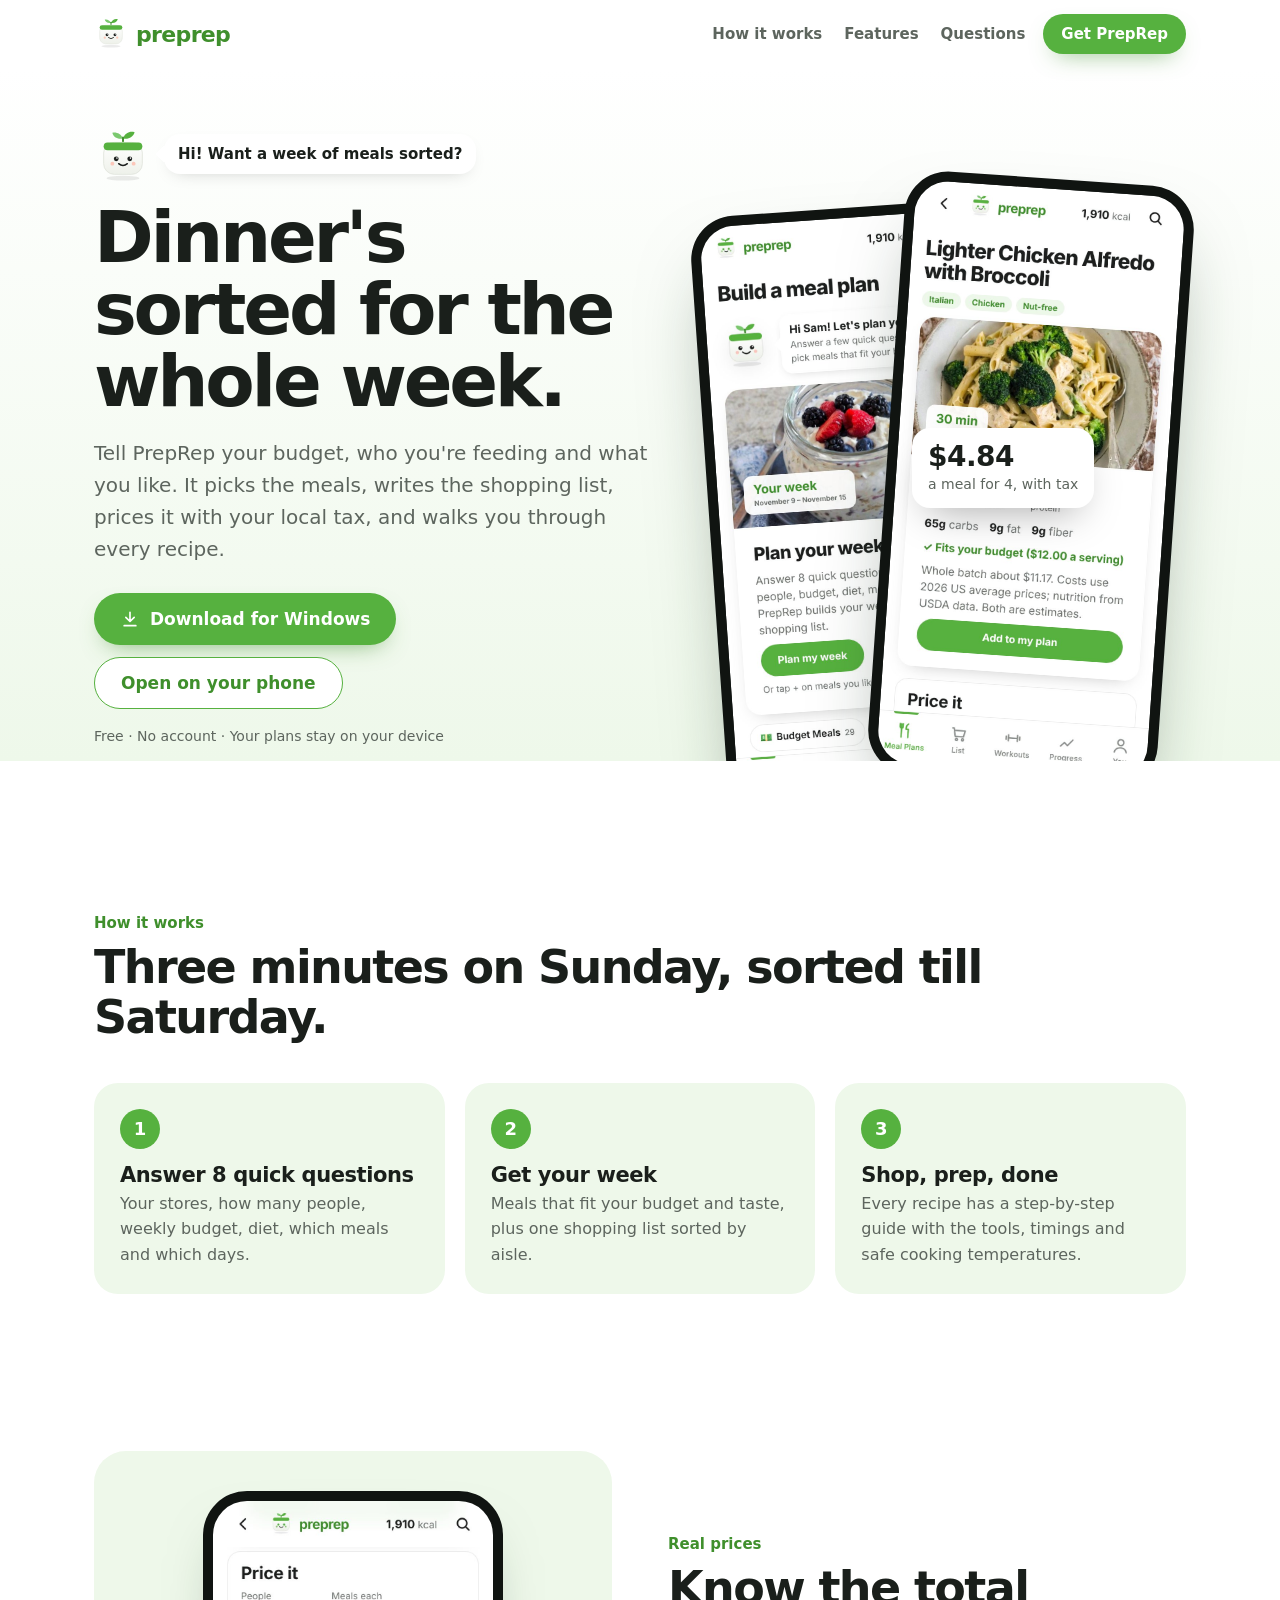
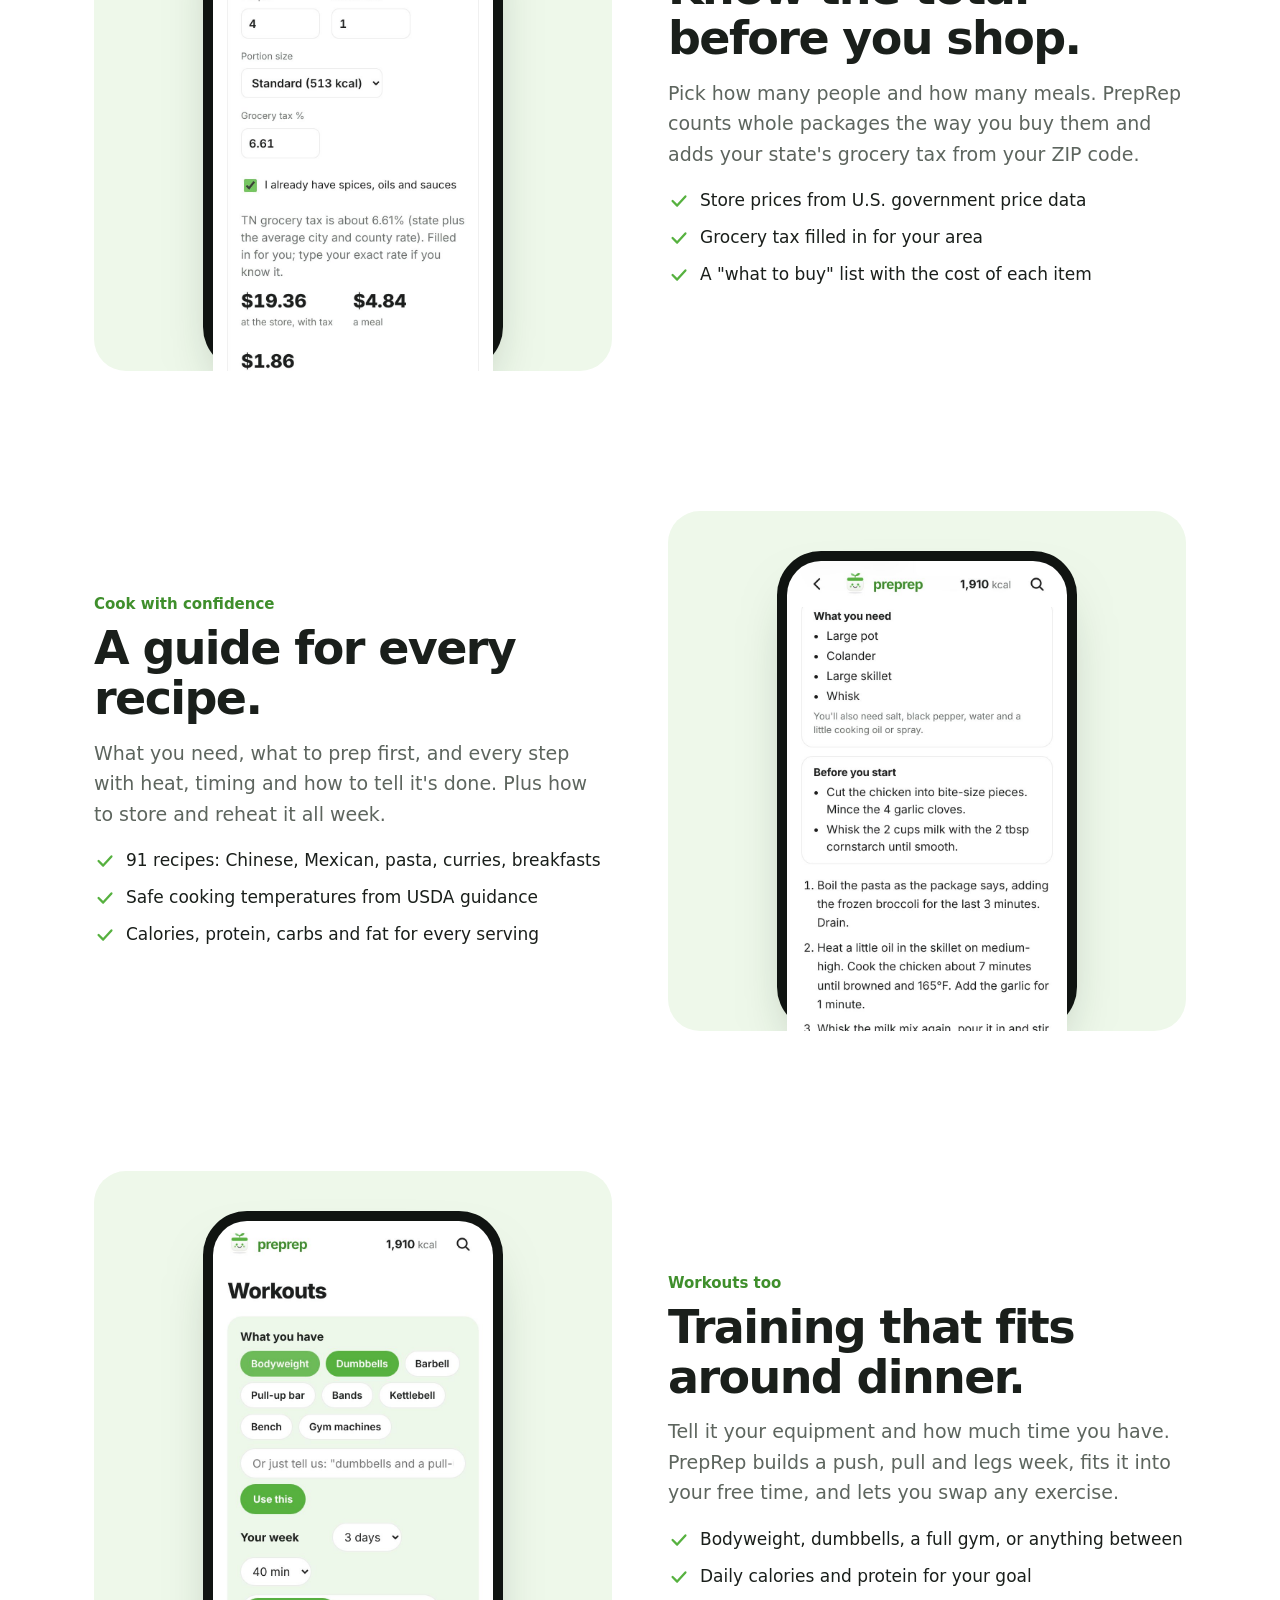
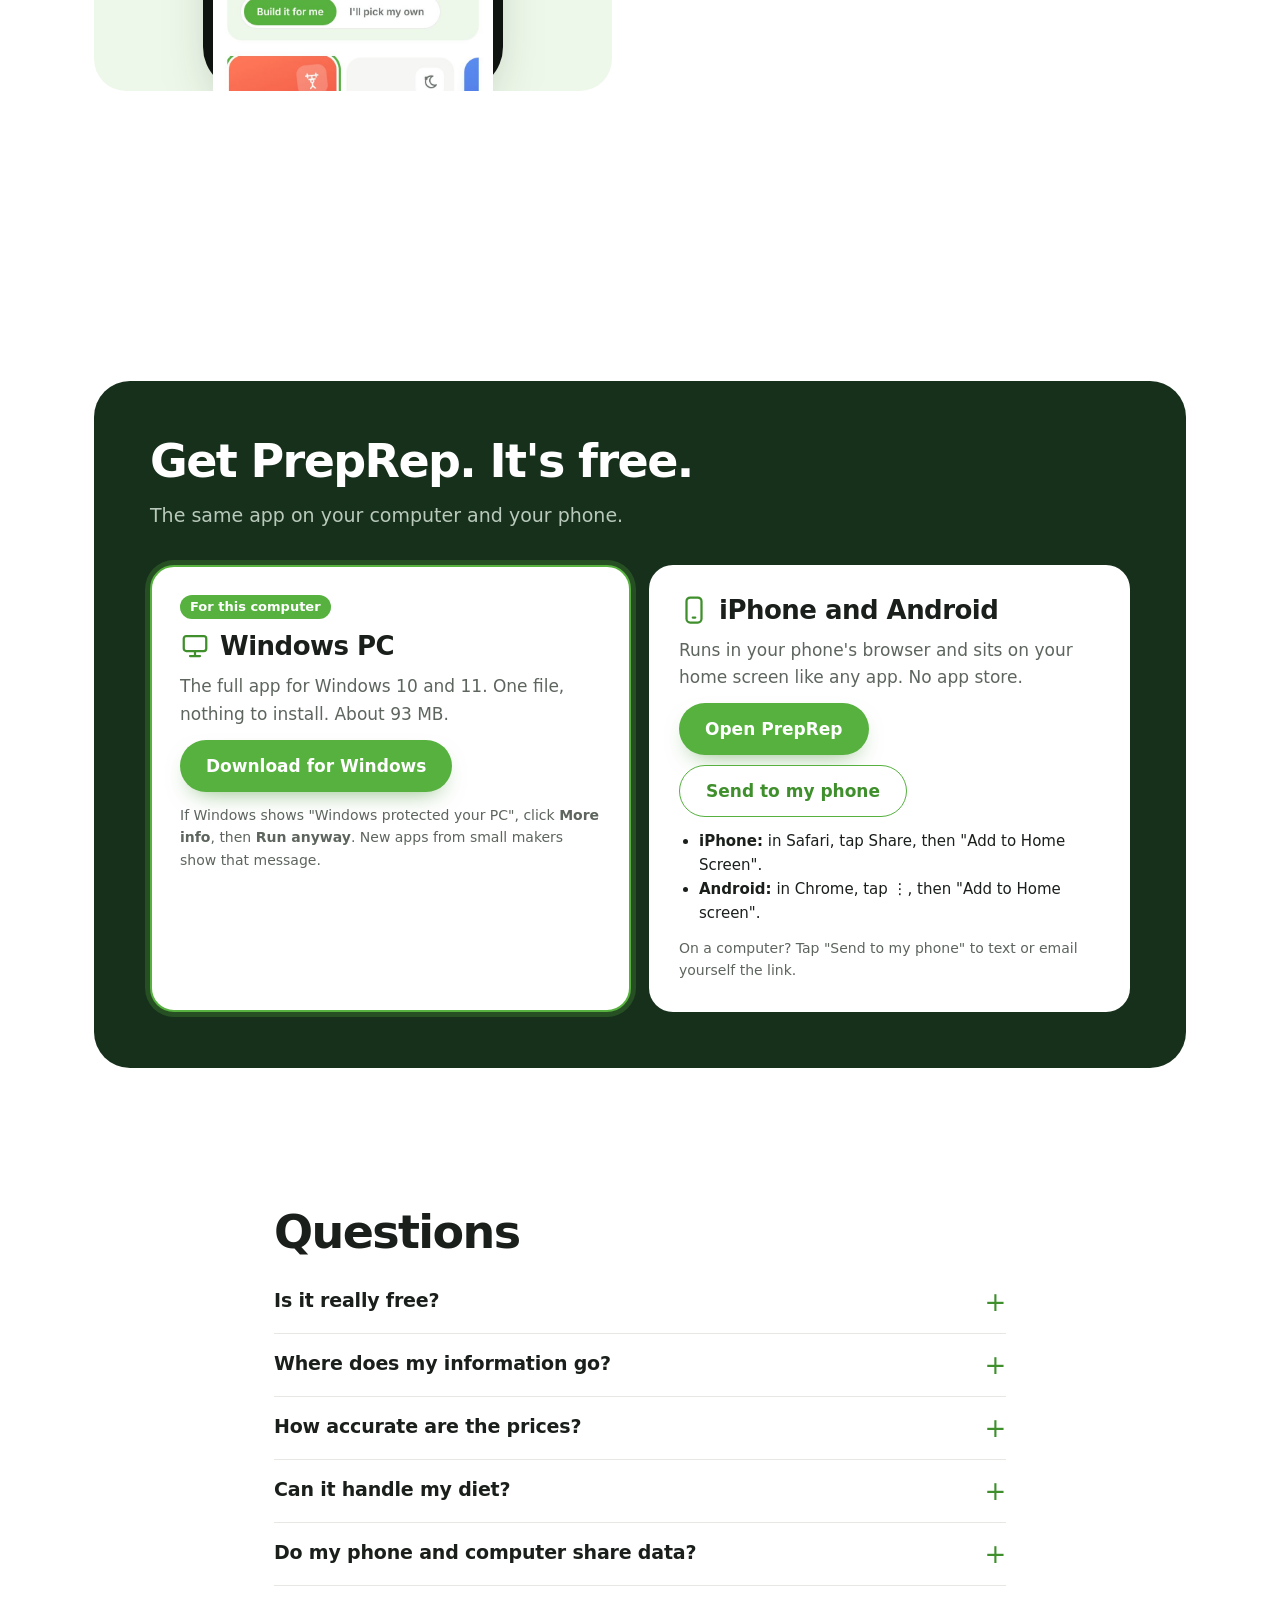
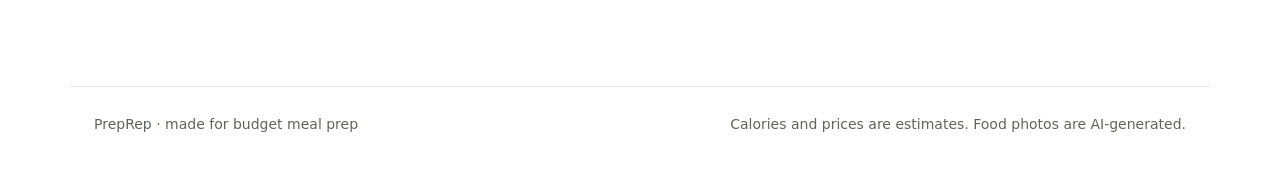
==== commit 63f03438: "Downloads go through the website: the site carries PrepRep.exe itself (deployed after each build); n" ====
--- a/tools/web_download/index.html
+++ b/tools/web_download/index.html
@@ -8,7 +8,7 @@
 <meta name="theme-color" content="#56b13f">
 <meta property="og:title" content="PrepRep: a week of meal prep that fits your budget">
 <meta property="og:description" content="Meals, shopping list, real prices and workouts. Free for Windows and phones.">
-<meta property="og:image" content="https://shereallywasadevil-creator.github.io/PrepRep/photos/chicken_burrito_bowls.jpg">
+<meta property="og:image" content="../photos/chicken_burrito_bowls.jpg">
 <link rel="icon" href="../icons/icon-192.png">
 <link rel="apple-touch-icon" href="../icons/icon-192.png">
 <style>
@@ -175,7 +175,7 @@
       <h1>Dinner's sorted for the whole week.</h1>
       <p class="lede">Tell PrepRep your budget, who you're feeding and what you like. It picks the meals, writes the shopping list, prices it with your local tax, and walks you through every recipe.</p>
       <div class="ctas">
-        <a class="btn" id="cta-main" href="https://github.com/shereallywasadevil-creator/PrepRep/releases/latest/download/PrepRep.exe"><svg viewBox="0 0 24 24" aria-hidden="true"><path d="M12 4v11M7 10l5 5 5-5M5 20h14"/></svg><span>Download for Windows</span></a>
+        <a class="btn" id="cta-main" href="PrepRep.exe"><svg viewBox="0 0 24 24" aria-hidden="true"><path d="M12 4v11M7 10l5 5 5-5M5 20h14"/></svg><span>Download for Windows</span></a>
         <a class="btn line" id="cta-alt" href="../">Open on your phone</a>
       </div>
       <p class="meta">Free · No account · Your plans stay on your device</p>
@@ -251,7 +251,7 @@
           <span class="tag" hidden>For this computer</span>
           <h3><svg viewBox="0 0 24 24" aria-hidden="true"><rect x="3" y="4" width="18" height="12" rx="2"/><path d="M8 20h8M12 16v4"/></svg>Windows PC</h3>
           <p>The full app for Windows 10 and 11. One file, nothing to install. About 93 MB.</p>
-          <a class="btn" href="https://github.com/shereallywasadevil-creator/PrepRep/releases/latest/download/PrepRep.exe" style="align-self:flex-start">Download for Windows</a>
+          <a class="btn" href="PrepRep.exe" style="align-self:flex-start">Download for Windows</a>
           <p class="fine">If Windows shows "Windows protected your PC", click <b>More info</b>, then <b>Run anyway</b>. New apps from small makers show that message.</p>
         </article>
         <article class="card" id="phone">
@@ -266,7 +266,7 @@
             <li><b>iPhone:</b> in Safari, tap Share, then "Add to Home Screen".</li>
             <li><b>Android:</b> in Chrome, tap ⋮, then "Add to Home screen".</li>
           </ul>
-          <p class="fine" id="onpc">On a computer? Open <span class="addr">shereallywasadevil-creator.github.io/PrepRep</span> on your phone.</p>
+          <p class="fine" id="onpc">On a computer? Tap "Send to my phone" to text or email yourself the link.</p>
         </article>
       </div>
     </div>
@@ -286,7 +286,7 @@
 
 <script>
   "use strict";
-  const DL = "https://github.com/shereallywasadevil-creator/PrepRep/releases/latest/download/PrepRep.exe", APP = "../";
+  const DL = "PrepRep.exe", APP = "../";
   const phone = /Android|iPhone|iPad|iPod/i.test(navigator.userAgent);
 
   // Lead with the visitor's own device.
@@ -299,7 +299,7 @@
     main.href = APP; main.querySelector("span").textContent = "Open PrepRep"; main.querySelector("svg").remove();
     alt.href = DL; alt.textContent = "Get it for Windows";
   } else {
-    const share = document.getElementById("share"), url = "https://shereallywasadevil-creator.github.io/PrepRep/";
+    const share = document.getElementById("share"), url = new URL("../", location.href).href;
     share.hidden = false;
     share.addEventListener("click", async () => {
       try { if (navigator.share) await navigator.share({title: "PrepRep", url}); else { await navigator.clipboard.writeText(url); share.textContent = "Link copied"; } }
